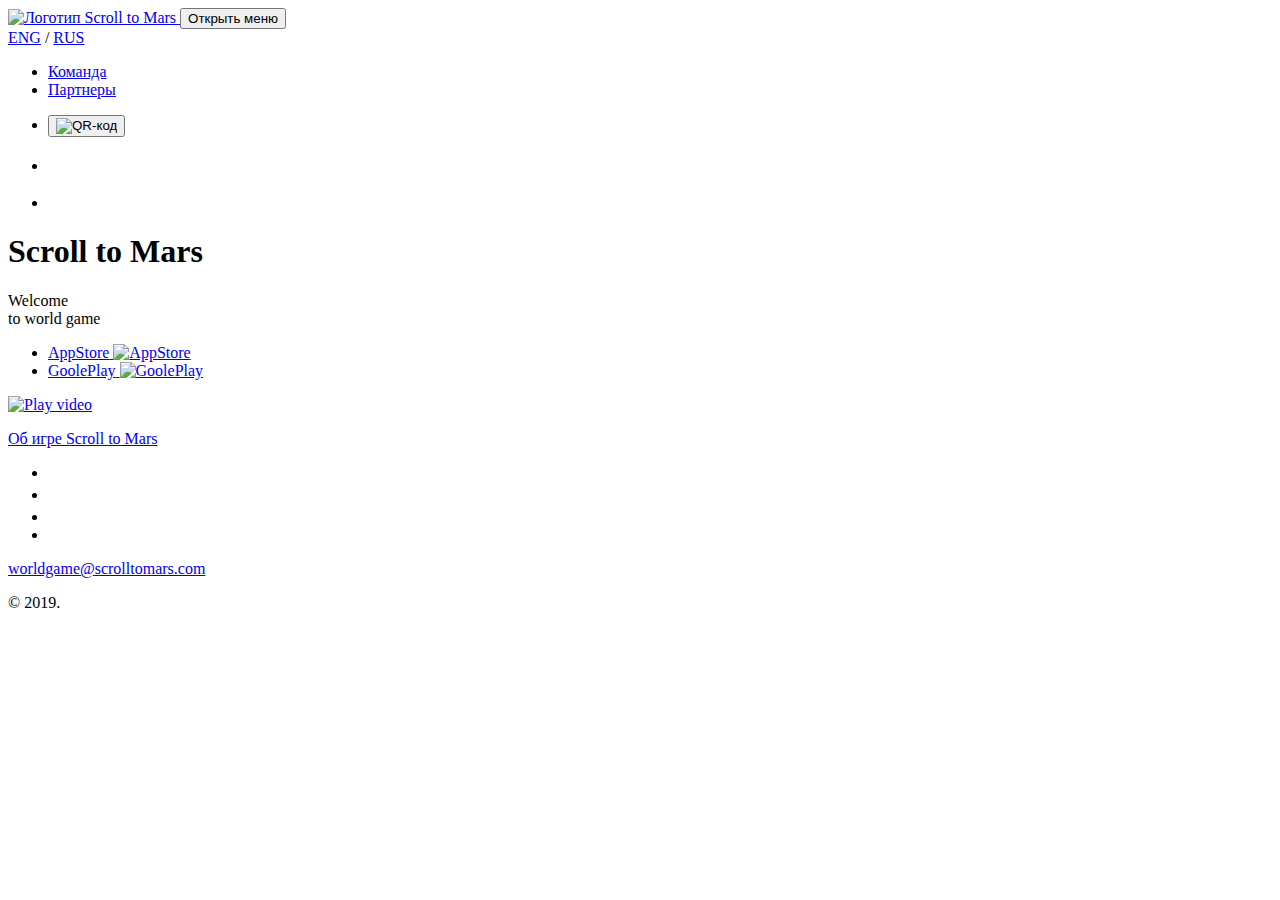
==== Documents/mars/index.html @ 9bf3e8d1 "разметка" ====
<!DOCTYPE html>
<html lang="ru">
	<head>
		<meta charset="utf-8">
		<title>Scroll to Mars</title>
		<meta name="viewport" content="width=device-width,initial-scale=1">
		<meta name="format-detection" content="telephone=no">
		<link href="https://fonts.googleapis.com/css?family=Russo+One&display=swap&subset=cyrillic" rel="stylesheet">
		<link href="https://fonts.googleapis.com/css?family=Saira:700&display=swap" rel="stylesheet">
		<link href="css/normalize.css" rel="stylesheet">
		<link href="css/style.css" rel="stylesheet">
		<link rel="shortcut icon" href="favicon.ico" type="image/x-icon">
		<link rel="apple-touch-icon" sizes="180x180" href="apple-touch-icon.png">
		<link rel="icon" type="image/png" sizes="32x32" href="favicon-32x32.png">
		<link rel="icon" type="image/png" sizes="16x16" href="favicon-16x16.png">
		<link rel="manifest" href="site.webmanifest">
		<link rel="mask-icon" href="safari-pinned-tab.svg" color="#5bbad5">
		<meta name="msapplication-TileColor" content="#da532c">
		<meta name="theme-color" content="#ffffff">
		<script>
      		// Picture element HTML5 shiv
      		document.createElement( "picture" );
    	</script>
    	<script src="js/picturefill.min.js" async></script>
	</head>

    <body>
		<div style="display:none">
			<svg width="0" height="0" class="hidden"><symbol xmlns="http://www.w3.org/2000/svg" viewBox="0 0 106 33" id="app"><path fill="#FFF" fill-rule="evenodd" d="M105.982 29.134c0 1.774-1.36 3.211-3.038 3.211H3.421C1.743 32.347.38 30.91.378 29.135V3.527C.379 1.753 1.742.314 3.422.314h99.518c1.68 0 3.042 1.439 3.042 3.214v25.606zM18.461 8.86c.725-.897 1.22-2.116 1.083-3.353-1.05.046-2.36.718-3.116 1.594-.669.772-1.266 2.038-1.111 3.229 1.178.087 2.388-.588 3.144-1.47zm2.653 7.771c-.024-2.643 2.188-3.928 2.29-3.988-1.253-1.806-3.195-2.053-3.878-2.073-1.63-.17-3.213.965-4.044.965-.847 0-2.126-.949-3.505-.92-1.775.026-3.435 1.042-4.345 2.62-1.88 3.216-.478 7.943 1.322 10.543.9 1.274 1.953 2.695 3.33 2.645 1.348-.054 1.851-.848 3.477-.848 1.611 0 2.084.848 3.488.816 1.447-.022 2.357-1.279 3.226-2.564 1.04-1.458 1.458-2.897 1.475-2.97-.033-.012-2.808-1.06-2.836-4.226zm74.623 3.902l-3.682-.001c.054-.528.229-.982.523-1.36.359-.475.83-.712 1.408-.712.63 0 1.102.242 1.407.73.24.377.356.824.344 1.343zm1.686.454c0-.982-.235-1.808-.702-2.475-.59-.841-1.458-1.262-2.604-1.262-1.168 0-2.096.42-2.782 1.262-.656.788-.984 1.776-.984 2.962 0 1.207.353 2.172 1.056 2.89.705.716 1.673 1.075 2.907 1.075 1.026 0 1.914-.162 2.667-.486l-.277-1.213c-.644.248-1.36.371-2.145.371-.71 0-1.288-.183-1.735-.549-.493-.41-.75-1.005-.77-1.782h5.304c.047-.262.069-.528.065-.793zm-7.907-2.025l-.001-1.667a2.872 2.872 0 0 0-.442-.032c-.46 0-.91.148-1.278.421-.403.312-.696.73-.884 1.247h-.049l-.065-1.505h-1.54c.037.825.054 1.65.052 2.477v5.39h1.768v-4.128c0-.626.148-1.144.441-1.554.338-.466.82-.697 1.441-.697.187 0 .373.015.557.048zm-7.58 2.372c0 .723-.164 1.345-.49 1.875-.382.633-.912.952-1.588.952-.69 0-1.224-.312-1.606-.937-.317-.516-.474-1.135-.474-1.857 0-.743.157-1.372.474-1.89.37-.624.913-.936 1.621-.936.687 0 1.218.312 1.589.937.316.517.473 1.136.473 1.856zm1.832-.04c0-1.177-.338-2.137-1.016-2.88-.71-.765-1.648-1.149-2.815-1.149-1.212 0-2.175.389-2.89 1.166-.715.776-1.073 1.775-1.073 2.994 0 1.165.347 2.131 1.04 2.898.693.765 1.623 1.148 2.792 1.148 1.211 0 2.183-.399 2.914-1.198.698-.777 1.048-1.77 1.048-2.979zm-8.775-2.557v-1.315h-1.948v-1.96l-1.737.519v1.44h-1.16v1.312h1.16V22.7c0 .994.198 1.7.59 2.122.394.421.94.632 1.638.632.568 0 1.026-.065 1.374-.194l-.049-1.327a3.14 3.14 0 0 1-.785.08c-.688 0-1.031-.484-1.031-1.455v-3.82h1.948zm-5.86 3.495c0-.753-.223-1.386-.674-1.892-.447-.507-1.145-.948-2.095-1.327-.774-.302-1.31-.583-1.604-.841a1.33 1.33 0 0 1-.508-1.068c0-.39.15-.72.444-.99.35-.301.839-.453 1.462-.453.79 0 1.495.168 2.12.502l.444-1.425c-.664-.345-1.5-.518-2.505-.518-1.124 0-2.028.286-2.71.858-.681.573-1.023 1.306-1.023 2.202 0 1.37.967 2.413 2.899 3.125.71.259 1.217.54 1.522.842.305.302.46.674.46 1.117 0 .495-.188.892-.558 1.189-.37.296-.888.445-1.555.445a4.96 4.96 0 0 1-2.554-.68l-.409 1.457c.719.453 1.67.68 2.858.68 1.285 0 2.288-.32 3.006-.956.652-.583.98-1.338.98-2.267zM57.1 21.326c0 .831-.186 1.5-.558 2.008-.37.506-.888.761-1.554.761-.569 0-1.03-.198-1.385-.591-.353-.395-.531-.878-.531-1.45v-1.313c0-.139.029-.315.082-.532.11-.464.34-.838.695-1.125a1.859 1.859 0 0 1 1.189-.43c.643 0 1.155.26 1.537.777.35.498.525 1.13.525 1.895zm1.801-.064c0-1.198-.315-2.164-.94-2.9-.628-.733-1.412-1.1-2.35-1.1-1.201 0-2.096.47-2.685 1.41h-.033l-.098-1.247H51.24c.043.884.065 1.746.065 2.586v8.472h1.768v-4.128c.46.744 1.218 1.116 2.272 1.116.977 0 1.794-.345 2.454-1.037.735-.776 1.102-1.834 1.102-3.172zm-10.952.064c0 .831-.186 1.5-.557 2.008-.371.506-.89.761-1.555.761-.567 0-1.028-.198-1.383-.591-.355-.395-.532-.878-.532-1.45v-1.313c.006-.18.033-.358.082-.532a1.98 1.98 0 0 1 .695-1.125 1.85 1.85 0 0 1 1.187-.43c.643 0 1.157.26 1.539.777.35.498.524 1.13.524 1.895zm1.8-.064c0-1.198-.313-2.164-.94-2.9-.626-.733-1.41-1.1-2.349-1.1-1.2 0-2.095.47-2.684 1.41h-.034l-.098-1.247h-1.555c.043.884.066 1.746.066 2.586v8.472h1.767v-4.128c.46.744 1.218 1.116 2.272 1.116.976 0 1.795-.345 2.453-1.037.735-.776 1.103-1.834 1.103-3.172zm-12.344-.519h-2.963l.917-2.85c.24-.905.414-1.59.524-2.055h.033c.272 1.08.458 1.765.556 2.056l.933 2.85zm3.226 4.55L37.06 14.38h-2.193l-3.553 10.912h1.833l.983-3.205h3.585l1.032 3.205h1.883zM95.807 9.084h-1.81c.057-.588.451-1.018.95-1.018.556 0 .86.421.86 1.018zm.797.613c.026-.128.036-.26.03-.39 0-1.106-.627-1.838-1.626-1.838-1.108 0-1.85.891-1.85 2.077 0 1.185.725 1.949 1.948 1.949.506 0 .942-.08 1.312-.239l-.136-.597a2.968 2.968 0 0 1-1.054.183c-.725 0-1.215-.413-1.232-1.145h2.608zm-4.713 1.727v-2.3c0-1.011-.506-1.647-1.333-1.647-.506 0-.902.207-1.176.628h-.017V5.782h-.869v5.642h.869V9.092c0-.612.42-.915.87-.915.523 0 .788.35.788 1.043v2.204h.868zm-4.6-3.223v-.645h-.956v-.963l-.854.255v.709h-.57V8.2h.57v1.95c0 .979.41 1.353 1.095 1.353.28 0 .506-.032.674-.096l-.024-.653c-.103.024-.232.04-.385.04-.339 0-.506-.238-.506-.716V8.201h.956zm-5.847 3.223V9.107c0-1.01-.54-1.63-1.36-1.63-.531 0-1.006.263-1.24.676h-.023l-.04-.597h-.765c.024.398.032.764.032 1.106v2.762h.87v-2.3c0-.51.353-.947.868-.947.523 0 .788.342.788 1.026v2.22h.87zm-6.588-3.319c.612 0 1.015.59 1.013 1.376 0 .773-.41 1.393-1.022 1.393-.61 0-1.02-.58-1.02-1.376 0-.812.402-1.393 1.029-1.393zm-.033 3.406c1.169 0 1.949-.843 1.948-2.052 0-1.178-.756-1.982-1.883-1.982-1.19 0-1.947.851-1.947 2.045 0 1.146.74 1.99 1.882 1.99zM68.44 9.148v.645c0 .556-.387 1.026-.933 1.026-.612 0-1.02-.534-1.02-1.313 0-.795.393-1.36 1.037-1.36.553 0 .916.461.916 1.002zm.128 2.276h.774a14.52 14.52 0 0 1-.033-1.043V5.782h-.87v2.22h-.017c-.209-.35-.58-.525-1.103-.525-.988 0-1.712.851-1.712 2.06 0 1.154.698 1.974 1.641 1.974.586 0 1.006-.239 1.256-.708h.023l.041.62zm-5.066-1.926v.597c0 .453-.411.787-.853.787-.347 0-.596-.199-.596-.605 0-.548.484-.78 1.449-.78zm.12 1.926h.783a5.782 5.782 0 0 1-.057-.923V9.077c0-1.067-.515-1.6-1.537-1.6-.53 0-.98.112-1.342.335l.176.565a1.845 1.845 0 0 1 1.022-.287c.539 0 .812.255.812.764v.071c-1.449 0-2.286.494-2.286 1.448 0 .653.498 1.138 1.199 1.138.49 0 .878-.174 1.143-.533h.023l.063.446zM58.28 8.105c.612 0 1.013.59 1.012 1.376 0 .773-.41 1.393-1.022 1.393-.609 0-1.02-.58-1.02-1.376 0-.812.402-1.393 1.03-1.393zm-.033 3.406c1.167 0 1.948-.843 1.947-2.052 0-1.178-.756-1.982-1.883-1.982-1.19 0-1.947.851-1.947 2.045 0 1.146.741 1.99 1.883 1.99zm-4.038-.087h.87V5.782h-.87v5.642zm-1.526 0V9.108c0-1.01-.538-1.63-1.36-1.63-.53 0-1.005.262-1.239.675h-.024l-.04-.597h-.765c.024.398.032.764.032 1.106v2.762h.87v-2.3c0-.51.353-.947.868-.947.523 0 .789.342.789 1.026v2.22h.869zM48.18 7.557h-.853l-.475 1.807c-.12.453-.21.876-.265 1.273h-.024a15.023 15.023 0 0 0-.314-1.273l-.532-1.806h-.708l-.555 1.845a12.84 12.84 0 0 0-.322 1.233h-.016c-.073-.39-.161-.803-.266-1.24l-.443-1.84h-.893l1.151 3.868h.805l.54-1.68c.128-.405.249-.827.313-1.248h.016c.084.42.189.838.315 1.248l.506 1.68h.797l1.223-3.867zm-8.43.548c.611 0 1.013.59 1.013 1.376 0 .773-.41 1.393-1.021 1.393s-1.022-.58-1.022-1.376c0-.812.402-1.393 1.03-1.393zm-.033 3.406c1.167 0 1.948-.843 1.948-2.052 0-1.178-.758-1.982-1.884-1.982-1.191 0-1.947.851-1.947 2.045 0 1.146.74 1.99 1.883 1.99zm-5.8-4.814c1.288 0 1.972.693 1.972 1.941 0 1.4-.756 2.149-2.084 2.149a4.66 4.66 0 0 1-.587-.024v-4.01c.193-.04.426-.056.7-.056zm-.296 4.774c2.083 0 3.186-1.002 3.186-2.856 0-1.608-.933-2.595-2.96-2.595a9.728 9.728 0 0 0-1.497.112v5.275c.354.04.779.064 1.27.064z"></path></symbol><symbol xmlns="http://www.w3.org/2000/svg" viewBox="0 0 106 34" id="google"><g fill="#FFF" fill-rule="evenodd"><path d="M46.024 8.257c-.197 0-.364.088-.501.265-.138.177-.207.4-.207.67 0 .282.073.51.218.687a.668.668 0 0 0 .533.264c.197 0 .364-.089.502-.267.137-.177.206-.4.206-.669 0-.282-.073-.511-.216-.687a.667.667 0 0 0-.535-.263m3.916.014c-.058 0-.138.006-.24.018.014.27.021.553.021.847 0 .323.007.643.02.96.088.018.176.027.263.027.29 0 .506-.09.645-.27.14-.18.21-.401.21-.66a.975.975 0 0 0-.227-.656c-.152-.177-.382-.266-.692-.266m6.625-.024c-.096 0-.196.01-.303.03.015.255.022.544.022.867.034.003.073.004.118.004.492 0 .738-.156.738-.468 0-.289-.191-.433-.575-.433m-2.577-.007c0 .053-.119.43-.358 1.13h.737c-.23-.696-.346-1.072-.346-1.13h-.033zm-19.115 0c0 .053-.12.43-.358 1.13h.736c-.23-.696-.345-1.072-.345-1.13h-.033zm8.283.009c-.127 0-.238.01-.336.028.015.21.022.482.022.818.074.003.137.004.188.004.43 0 .644-.148.644-.448 0-.268-.173-.402-.518-.402m-2.898.022c-.059 0-.138.006-.24.018.014.27.02.553.02.847 0 .323.008.643.021.96.088.018.176.027.263.027.29 0 .505-.09.645-.27.14-.18.209-.401.209-.66a.975.975 0 0 0-.226-.656c-.152-.177-.382-.266-.692-.266m22.49-.014c-.197 0-.365.088-.502.265-.137.177-.206.4-.206.67 0 .282.073.51.217.687a.666.666 0 0 0 .533.264c.198 0 .365-.089.502-.267.138-.177.206-.4.206-.669 0-.282-.072-.511-.216-.687a.667.667 0 0 0-.534-.263m-3.756-.01a1.6 1.6 0 0 0-.303.03c.015.255.022.544.022.867.034.003.073.004.118.004.492 0 .738-.156.738-.468 0-.289-.191-.433-.575-.433m-5.275 9.503c-.567 0-1.058.211-1.472.634-.414.425-.62.985-.62 1.683 0 .698.206 1.26.62 1.682.414.424.905.635 1.472.635.566 0 1.057-.211 1.47-.635.415-.423.622-.984.622-1.682s-.207-1.258-.621-1.683c-.414-.423-.905-.634-1.471-.634m-6.997 0c-.566 0-1.057.211-1.47.634-.415.425-.622.985-.622 1.683 0 .698.207 1.26.621 1.682.414.424.905.635 1.472.635.566 0 1.057-.211 1.47-.635.415-.423.622-.984.622-1.682s-.207-1.258-.621-1.683c-.414-.423-.905-.634-1.471-.634m33.2-2.697h-2.013v3.273h2.013c.506 0 .911-.17 1.217-.51.305-.341.458-.716.458-1.127 0-.41-.153-.785-.458-1.125-.306-.341-.711-.511-1.217-.511m7.297 5.42c-.297.253-.445.55-.445.89 0 .314.135.563.406.746.27.184.579.276.928.276.497 0 .948-.186 1.354-.557.405-.37.607-.81.607-1.316-.34-.28-.85-.419-1.53-.419-.584 0-1.024.127-1.32.38M70.01 17.75c-.445 0-.83.14-1.158.418-.327.28-.551.655-.673 1.127h3.714c-.027-.367-.195-.716-.504-1.048-.31-.332-.77-.497-1.38-.497m-9.349 0c-.558 0-1.037.211-1.438.634-.401.425-.602.985-.602 1.683 0 .698.2 1.26.602 1.682.4.424.88.635 1.438.635.567 0 1.049-.21 1.445-.628.397-.419.595-.982.595-1.689 0-.707-.198-1.27-.595-1.688a1.913 1.913 0 0 0-1.445-.63"></path><path d="M93.835 26.102h-1.243l1.492-3.233-2.642-6.01h1.307l1.91 4.61h.026l1.857-4.61h1.307l-4.014 9.243zm-2.616-2.827h-1.151v-.89h-.052c-.48.732-1.181 1.1-2.106 1.1-.68 0-1.248-.198-1.706-.59-.458-.393-.686-.912-.686-1.558 0-.698.27-1.246.81-1.643s1.208-.596 2.001-.596c.706 0 1.286.131 1.739.393v-.183c0-.472-.161-.85-.483-1.133-.323-.284-.72-.425-1.19-.425-.349 0-.665.083-.948.249a1.282 1.282 0 0 0-.583.68l-1.098-.471c.148-.384.44-.74.876-1.067.436-.328 1.011-.491 1.727-.491.82 0 1.499.24 2.04.72.54.48.81 1.157.81 2.03v3.875zm-7.61 0h1.203V13.9h-1.203v9.375zm-1.654-4.59a2.958 2.958 0 0 1-2.06.792h-1.987v3.798h-1.203V13.9h3.19c.793 0 1.48.265 2.06.792.58.529.869 1.194.869 1.997 0 .803-.29 1.47-.87 1.997zM73.16 20.29H68.1c.034.645.25 1.157.647 1.531.396.376.86.563 1.392.563.863 0 1.447-.366 1.752-1.1l1.072.446a2.875 2.875 0 0 1-1.032 1.25c-.48.336-1.069.504-1.766.504-.967 0-1.754-.322-2.36-.969-.606-.645-.91-1.462-.91-2.448 0-.934.295-1.736.884-2.41.588-.67 1.34-1.007 2.255-1.007.95 0 1.71.31 2.282.93.57.62.857 1.449.857 2.487l-.013.223zm-6.36-9.775h-.5c0-.055-.185-.347-.556-.876-.39-.559-.61-.94-.664-1.145h-.033c.035.296.051.563.051.802 0 .334.01.74.029 1.22h-.498a29.036 29.036 0 0 0 0-2.638h.601c0 .071.167.358.5.857.354.53.558.89.61 1.08h.031a7.622 7.622 0 0 1-.048-.81c0-.367-.01-.742-.029-1.127h.506a23.17 23.17 0 0 0-.028 1.258c0 .508.009.968.028 1.38zm-1.811 12.76h1.202V13.9H64.99v9.375zM63.677 10.18a1.232 1.232 0 0 1-.941.409c-.356 0-.655-.126-.895-.376-.24-.251-.36-.57-.36-.955 0-.415.127-.759.38-1.032a1.24 1.24 0 0 1 .942-.41c.356 0 .654.126.894.376s.36.569.36.956c0 .415-.126.759-.38 1.032zm.174 12.768c0 1.099-.319 1.934-.955 2.507-.636.57-1.412.857-2.327.857-.759 0-1.378-.19-1.857-.57-.48-.38-.825-.814-1.033-1.302l1.098-.458a1.8 1.8 0 0 0 .674.876 1.86 1.86 0 0 0 1.118.354c.662 0 1.183-.198 1.562-.596.38-.397.57-.935.57-1.616v-.616h-.053c-.21.315-.506.577-.89.786-.383.21-.815.314-1.294.314-.828 0-1.543-.327-2.145-.982-.6-.654-.902-1.466-.902-2.435 0-.969.301-1.78.902-2.435.602-.655 1.317-.982 2.145-.982.48 0 .911.105 1.295.314.383.21.68.471.889.786h.052v-.891h1.151v6.089zm-7.43-13.433c-.063 0-.107-.001-.135-.004 0 .254.008.589.023 1.004h-.57c.019-.39.027-.85.027-1.379 0-.486-.008-.906-.026-1.258h.352c.05 0 .146-.002.287-.006.142-.004.265-.007.368-.007.257 0 .474.059.65.175.177.116.265.293.265.53 0 .322-.12.56-.36.714-.238.154-.533.23-.88.23zm-.338 12.994c-.62.65-1.408.975-2.366.975-.96 0-1.749-.325-2.367-.975-.619-.65-.929-1.464-.929-2.442 0-.977.31-1.791.929-2.442.618-.65 1.407-.975 2.367-.975.958 0 1.747.325 2.366.975.62.65.928 1.465.928 2.442 0 .978-.309 1.791-.928 2.442zm-6.995 0c-.62.65-1.409.975-2.368.975-.959 0-1.747-.325-2.366-.975-.62-.65-.929-1.464-.929-2.442 0-.977.31-1.791.929-2.442.619-.65 1.407-.975 2.366-.975.96 0 1.748.325 2.368.975.619.65.928 1.465.928 2.442 0 .978-.31 1.791-.928 2.442zM42.844 9.464c0 .348.007.698.02 1.051H42.3c.018-.407.026-.867.026-1.379 0-.492-.008-.911-.026-1.258h.35l.254-.006c.129-.004.248-.007.357-.007.62 0 .93.212.93.637 0 .336-.178.57-.531.703v.03c.136.038.256.144.358.32.103.175.241.495.415.96h-.599c-.157-.478-.277-.773-.36-.885-.084-.112-.219-.168-.405-.168-.078 0-.153 0-.225.002zm-1.08 12.632c-.88.925-2.027 1.388-3.439 1.388-1.351 0-2.5-.469-3.445-1.407-.947-.938-1.42-2.102-1.42-3.49 0-1.387.473-2.55 1.42-3.489.945-.938 2.094-1.407 3.445-1.407.671 0 1.312.13 1.923.393.61.261 1.098.61 1.464 1.047l-.824.825c-.619-.741-1.473-1.113-2.563-1.113-.985 0-1.837.347-2.556 1.04-.72.695-1.08 1.596-1.08 2.705 0 1.108.36 2.009 1.08 2.703.72.694 1.57 1.04 2.556 1.04 1.047 0 1.918-.348 2.615-1.047.454-.453.715-1.086.785-1.898h-3.4V18.26h4.538c.044.245.065.48.065.707 0 1.31-.388 2.353-1.163 3.129zm-12.106-2.833c-.177.132-.374.24-.568.348-1.154.639-2.312 1.27-3.462 1.914-.156.087-.248.083-.377-.05a252.06 252.06 0 0 0-2.477-2.524c-.122-.122-.125-.19-.001-.31.969-.956 1.933-1.918 2.891-2.882.113-.115.194-.127.335-.047 1.14.646 2.285 1.284 3.428 1.925.354.198.629.455.644.875-.013.337-.172.574-.413.751zm-4.973 2.78c-3.816 2.092-7.63 4.19-11.443 6.285-.063.035-.122.092-.154.113 2.973-3.01 5.948-6.015 8.913-9.031.185-.187.27-.162.435.01.753.786 1.518 1.56 2.287 2.332.134.135.146.19-.038.291zm-13.192 6.504c-.341-.263-.473-.616-.473-1.037 0-1.774-.002-3.547-.003-5.32v-3.762h.005c0-2.994 0-5.988-.002-8.982 0-.368.071-.703.33-.98.102-.108.175-.137.3-.01 2.011 2.055 4.028 4.106 6.045 6.157 1.306 1.329 2.611 2.658 3.922 3.981.127.128.139.196.004.33a3805.601 3805.601 0 0 0-9.607 9.593c-.195.195-.333.175-.52.03zm1.261-20.261c4.096 2.297 8.191 4.597 12.29 6.89.188.105.185.164.04.306-.918.903-1.826 1.813-2.734 2.724-.098.098-.158.154-.29.02-3.258-3.327-6.522-6.65-9.783-9.973-.028-.028-.05-.06-.106-.13a1.1 1.1 0 0 1 .583.163zm21.34.933c.314-.812.472-1.259.472-1.341h.765c0 .077.142.517.428 1.322.285.804.427 1.243.427 1.315h-.647c0-.088-.062-.341-.184-.757h-.935c-.127.41-.19.662-.19.757h-.61c0-.052.158-.484.474-1.296zm2.53-1.341h.602c0 .071.166.358.5.857.354.53.557.89.61 1.08h.03a7.622 7.622 0 0 1-.048-.81c0-.367-.01-.742-.028-1.127h.506a31.76 31.76 0 0 0 0 2.638h-.5c0-.056-.186-.348-.557-.877-.388-.559-.61-.94-.663-1.145h-.033c.034.296.05.563.05.802 0 .334.01.74.029 1.22h-.498a29.081 29.081 0 0 0 0-2.638zm2.879 0h.354c.058 0 .144-.002.259-.006a8.73 8.73 0 0 1 .225-.007c.486 0 .84.122 1.058.365.22.244.33.536.33.875a1.5 1.5 0 0 1-.368 1.006c-.246.286-.59.429-1.033.429-.2 0-.475-.008-.825-.025a33.133 33.133 0 0 0 0-2.637zm5.635.348c.254-.272.568-.41.94-.41.357 0 .655.126.896.376.24.25.36.569.36.956 0 .415-.127.759-.38 1.032a1.233 1.233 0 0 1-.942.409 1.19 1.19 0 0 1-.894-.376c-.24-.251-.36-.57-.36-.955 0-.415.127-.759.38-1.032zm2.767-.348h.573a32.276 32.276 0 0 0 0 2.637h-.573a32.881 32.881 0 0 0 0-2.637zm1.28 0h.354c.058 0 .145-.002.26-.006a8.78 8.78 0 0 1 .224-.007c.487 0 .84.122 1.06.365.218.244.328.536.328.875 0 .384-.123.72-.369 1.006-.245.286-.59.429-1.031.429-.2 0-.475-.008-.826-.025a33.133 33.133 0 0 0 0-2.637zm4.023 1.341c.315-.812.473-1.259.473-1.341h.765c0 .077.142.517.427 1.322.286.804.429 1.243.429 1.315h-.648c0-.088-.061-.341-.184-.757h-.935c-.126.41-.19.662-.19.757h-.609c0-.052.157-.484.472-1.296zm4.959-1.341h.352c.05 0 .146-.002.287-.006.142-.004.265-.007.368-.007.257 0 .473.059.65.175.177.116.265.293.265.53 0 .322-.12.56-.359.714-.24.154-.533.23-.881.23-.064 0-.109 0-.136-.003 0 .254.007.589.023 1.004h-.569c.017-.39.026-.85.026-1.379 0-.486-.009-.906-.026-1.258zm42.74-7.333H5.08c-2.567 0-4.647 1.97-4.647 4.4v23.754c0 2.43 2.08 4.4 4.647 4.4h95.827c2.566 0 4.647-1.97 4.647-4.4V4.944c0-2.429-2.08-4.4-4.647-4.4z"></path></g></symbol><symbol xmlns="http://www.w3.org/2000/svg" viewBox="0 0 9 18" id="fb"><path fill="#FFF" fill-rule="evenodd" d="M6.687 3.427H9V0H6.28v.012C2.986.13 2.31 1.987 2.25 3.938h-.006v1.71H0v3.357h2.244V18h3.381V9.005h2.77l.535-3.356H5.626V4.615c0-.66.438-1.188 1.06-1.188z"></path></symbol><symbol xmlns="http://www.w3.org/2000/svg" viewBox="0 0 18 18" id="instagram"><g fill="#FFF" fill-rule="evenodd"><path fill-rule="nonzero" d="M12.607.02H5.361a5.347 5.347 0 0 0-5.34 5.341v7.246a5.347 5.347 0 0 0 5.34 5.341h7.246a5.347 5.347 0 0 0 5.341-5.34V5.36a5.347 5.347 0 0 0-5.34-5.34zm3.538 12.587a3.537 3.537 0 0 1-3.538 3.538H5.361a3.537 3.537 0 0 1-3.537-3.538V5.361A3.537 3.537 0 0 1 5.36 1.824h7.246a3.537 3.537 0 0 1 3.538 3.537v7.246z"></path><path fill-rule="nonzero" d="M8.984 4.348a4.642 4.642 0 0 0-4.636 4.636 4.642 4.642 0 0 0 4.636 4.637 4.642 4.642 0 0 0 4.637-4.637 4.642 4.642 0 0 0-4.637-4.636zm0 7.47a2.833 2.833 0 1 1 0-5.667 2.833 2.833 0 0 1 0 5.667z"></path><circle cx="13.63" cy="4.382" r="1.111"></circle></g></symbol><symbol xmlns="http://www.w3.org/2000/svg" viewBox="0 0 18 14" id="twit"><path fill="#FFF" d="M18 1.657a7.964 7.964 0 0 1-2.126.558A3.545 3.545 0 0 0 17.497.263c-.713.407-1.5.694-2.34.855A3.777 3.777 0 0 0 12.462 0c-2.043 0-3.688 1.587-3.688 3.533 0 .28.025.55.085.806-3.067-.143-5.782-1.55-7.606-3.695A3.441 3.441 0 0 0 .748 2.43c0 1.223.658 2.307 1.64 2.935A3.77 3.77 0 0 1 .72 4.93v.039C.72 6.686 2 8.11 3.677 8.439c-.3.08-.628.117-.968.117-.236 0-.475-.013-.699-.06.479 1.399 1.835 2.427 3.449 2.46a7.628 7.628 0 0 1-4.576 1.507c-.302 0-.593-.013-.883-.048A10.728 10.728 0 0 0 5.661 14c6.79 0 10.503-5.385 10.503-10.052a8.52 8.52 0 0 0-.014-.457A7.196 7.196 0 0 0 18 1.657z"></path></symbol><symbol xmlns="http://www.w3.org/2000/svg" viewBox="0 0 20 11" id="vk"><path fill="#FFF" fill-rule="evenodd" d="M9.785 10.954h1.196s.36-.038.545-.23c.17-.176.164-.506.164-.506s-.023-1.547.722-1.774c.733-.225 1.676 1.494 2.675 2.155.755.5 1.33.39 1.33.39l2.67-.035s1.397-.083.735-1.142c-.055-.087-.386-.784-1.986-2.215-1.675-1.499-1.45-1.257.567-3.849 1.228-1.579 1.72-2.542 1.566-2.955-.146-.393-1.05-.29-1.05-.29l-3.007.019s-.223-.03-.388.066c-.162.093-.266.31-.266.31s-.476 1.222-1.11 2.261c-1.34 2.193-1.875 2.308-2.094 2.172-.51-.317-.382-1.274-.382-1.954 0-2.125.334-3.01-.65-3.24-.328-.076-.568-.126-1.404-.134-1.073-.011-1.982.003-2.496.246C6.78.41 6.516.77 6.677.79c.199.025.649.117.888.43.308.404.297 1.312.297 1.312s.177 2.5-.414 2.812c-.405.213-.961-.222-2.155-2.211C4.681 2.114 4.219.989 4.219.989S4.13.779 3.972.666a1.275 1.275 0 0 0-.463-.18L.652.504S.222.516.065.695c-.14.16-.01.491-.01.491s2.236 5.046 4.77 7.59c2.322 2.331 4.96 2.178 4.96 2.178z"></path></symbol></svg>
		</div>
		<header class="page-header">
			<nav class="page-header__navigation">
				<a class="page-header__logo" href="#">
					<img src="img/logo_mars.svg" width="79" height="60" alt="Логотип Scroll to Mars">
				</a>
				<button class="page-header__toggle toggle" type="button">
          			<span class="visually-hidden">Открыть меню</span>
        		</button>
				<div class="page-header__lang lang">
					<a class="lang__but lang__but--eng" href="#">ENG</a>
					<span>/</span>
					<a class="lang__but lang__but--rus active" href="#">RUS</a>
				</div>
				<ul class="page-header__list">
					<li class="page-header__item"><a href="crew.html">Команда</a></li>
					<li class="page-header__item"><a href="partners.html">Партнеры</a></li>
				</ul>
				<ul class="page-header__store store-nav">
					<li class="store__qr qr">
						<button class="qr__toggle" type="button">
							<div class="qr__wrap">
								<img class="qr__img" src="img/qr.jpg" alt="QR-код" width="18" height="18">
							</div>
						</button>
					</li>
					<li class="store__google">
						<a href="#" aria-label="GoolePlay">
							<svg width="106" height="34">
								<use xlink:href="#google"></use>
							</svg>
						</a>
					</li>
					<li class="store__app">
						<a href="#" aria-label="AppStore">
							<svg width="106" height="33">
								<use xlink:href="#app"></use>
							</svg>
						</a>
					</li>
				</ul>
			</nav>
		</header>
		<main class="page-main">
			<div class="page-main__wrap">
				<h1 class="visually-hidden">Scroll to Mars</h1>
				<div class="welcome">
					<p class="welcome_text">Welcome <br> to world game</p>
				</div>
				<ul class="store">
					<li class="store__item">
						<a class="store__link" href="#">
							<span class="visually-hidden">AppStore</span>
							<picture>
								<source media="(min-width: 1440px)" srcset="img/google_desctop.png">
								<source media="(min-width: 768px)" srcset="img/google_tab.png">
								<img class="store__img" src="img/google_mob.png" alt="AppStore" width="120" height="37">
							</picture>
						</a>
					</li>
					<li class="store__item">
						<a class="store__link" href="#">
							<span class="visually-hidden">GoolePlay</span>
							<picture>
								<source media="(min-width: 1440px)" srcset="img/app_desctop.png">
								<source media="(min-width: 768px)" srcset="img/app_tab.png">
								<img class="store__img" src="img/app_mob.png" alt="GoolePlay" width="119" height="37">
							</picture>
						</a>
					</li>
				</ul>
				<div class="about-game">
					<a class="about-game__link" href="video.html">
						<picture>
							<source media="(min-width: 1440px)" srcset="img/play_desctop.png">
							<source media="(min-width: 768px)" srcset="img/play_tab.png">
							<img  class="about-game__img" src="img/play_mob.png" alt="Play video" width="29" height="20">
						</picture>
						<p class="about-game__text">Об игре Scroll to Mars</p>
					</a>
				</div>
			</div>
		</main>
		<footer class="page-footer">
			<ul class="page-footer__list social">
				<li class="social__item">
            		<a class="social__link social__link--inst" href="https://twitter.com/scrolltomars" aria-label="Твиттер">
						<svg width="18" height="14">
							<use xlink:href="#twit"></use>
						</svg>
            		</a>
				</li>
				<li class="social__item">
            		<a class="social__link social__link--inst" href="https://www.instagram.com/scrolltomars/" aria-label="Инстаграмм">
						<svg width="18" height="18">
							<use xlink:href="#instagram"></use>
						</svg>
            		</a>
				</li>
				<li class="social__item social__item--fb">
            		<a class="social__link social__link--inst" href="https://www.facebook.com/scrolltomars/" aria-label="Фейсбук">
						<svg width="9" height="18">
							<use xlink:href="#fb"></use>
						</svg>
            		</a>
				</li>
				<li class="social__item">
            		<a class="social__link social__link--inst" href="https://vk.com/scrolltomars" aria-label="В контакте">
						<svg width="20px" height="11px">
							<use xlink:href="#vk"></use>
						</svg>
            		</a>
				</li>
			</ul>
			<div class="page-footer__copyright copyright">
				<a class="copyright__link" href="mailto:worldgame@scrolltomars.com" target="_blank">
					<span class="copyright__mail">worldgame@scrolltomars.com</span>
				</a>
				<p class="copyright__release">© 2019.</p>
			</div>
		</footer>
		<template id="modal">
			<section class="modal__block">
				<div class="modal__background">
					<nav class="modal__navigation">
						<div class="modal__wrap">
							<a class="modal__logo" href="index.html">
								<img src="img/logo_mars.svg" width="79" height="60" alt="Логотип Scroll to Mars">
							</a>
							<div class="modal__lang lang">
								<a class="lang__but lang__but--modal lang__but--eng" href="#">ENG</a>
								<span>/</span>
								<a class="lang__but lang__but--modal lang__but--rus active" href="#">RUS</a>
							</div>
						</div>
						<ul class="modal__list">
							<li class="modal__item"><a href="crew.html">Команда</a></li>
							<li class="modal__item"><a href="partners.html">Партнеры</a></li>
						</ul>
						<ul class="modal__store store-nav">
							<li class="store__google store__google--modal">
								<a href="#" aria-label="GoolePlay">
									<svg width="106" height="34">
										<use xlink:href="#google"></use>
									</svg>
								</a>
							</li>
							<li class="store__app store__google--modal">
								<a href="#" aria-label="AppStore">
									<svg width="106" height="33">
										<use xlink:href="#app"></use>
									</svg>
								</a>
							</li>
						</ul>
						<ul class="modal-social__list social">
							<li class="modal-social__item">
			            		<a class="social__link" href="https://twitter.com/scrolltomars" aria-label="Твиттер">
									<svg width="18" height="14">
										<use xlink:href="#twit"></use>
									</svg>
			            		</a>
							</li>
							<li class="modal-social__item">
			            		<a class="social__link" href="https://www.instagram.com/scrolltomars/" aria-label="Инстаграмм">
									<svg width="18" height="18">
										<use xlink:href="#instagram"></use>
									</svg>
			            		</a>
							</li>
							<li class="modal-social__item modal-social__item--fb">
			            		<a class="social__link" href="https://www.facebook.com/scrolltomars/" aria-label="Фейсбук">
									<svg width="9" height="18">
										<use xlink:href="#fb"></use>
									</svg>
			            		</a>
							</li>
							<li class="modal-social__item">
			            		<a class="social__link" href="https://vk.com/scrolltomars" aria-label="В контакте">
									<svg width="20" height="11">
										<use xlink:href="#vk"></use>
									</svg>
			            		</a>
							</li>
						</ul>
						<button class="modal__toggle" type="button">
		          			<span class="visually-hidden">Закрыть окно</span>
		        		</button>
					</nav>
				</div>
			</section>
		</template>
		<template id="qr-code">
			<section class="qr-code__block">
				<div class="qr-code__container">
					<button class="qr-code__toggle toggle" type="button" >
						<span class="visually-hidden">Закрыть окно</span>
					</button>
					<div class="qr-code__wrap">
						<img src="img/qr.jpg" width="192" height="192" alt="QR-код">
					</div>
					<p class="qr-code__text">Отсканируй телефоном</p>
				</div>
			</section>
		</template>
		<script src="js/script.js"></script>
    </body>
</html>
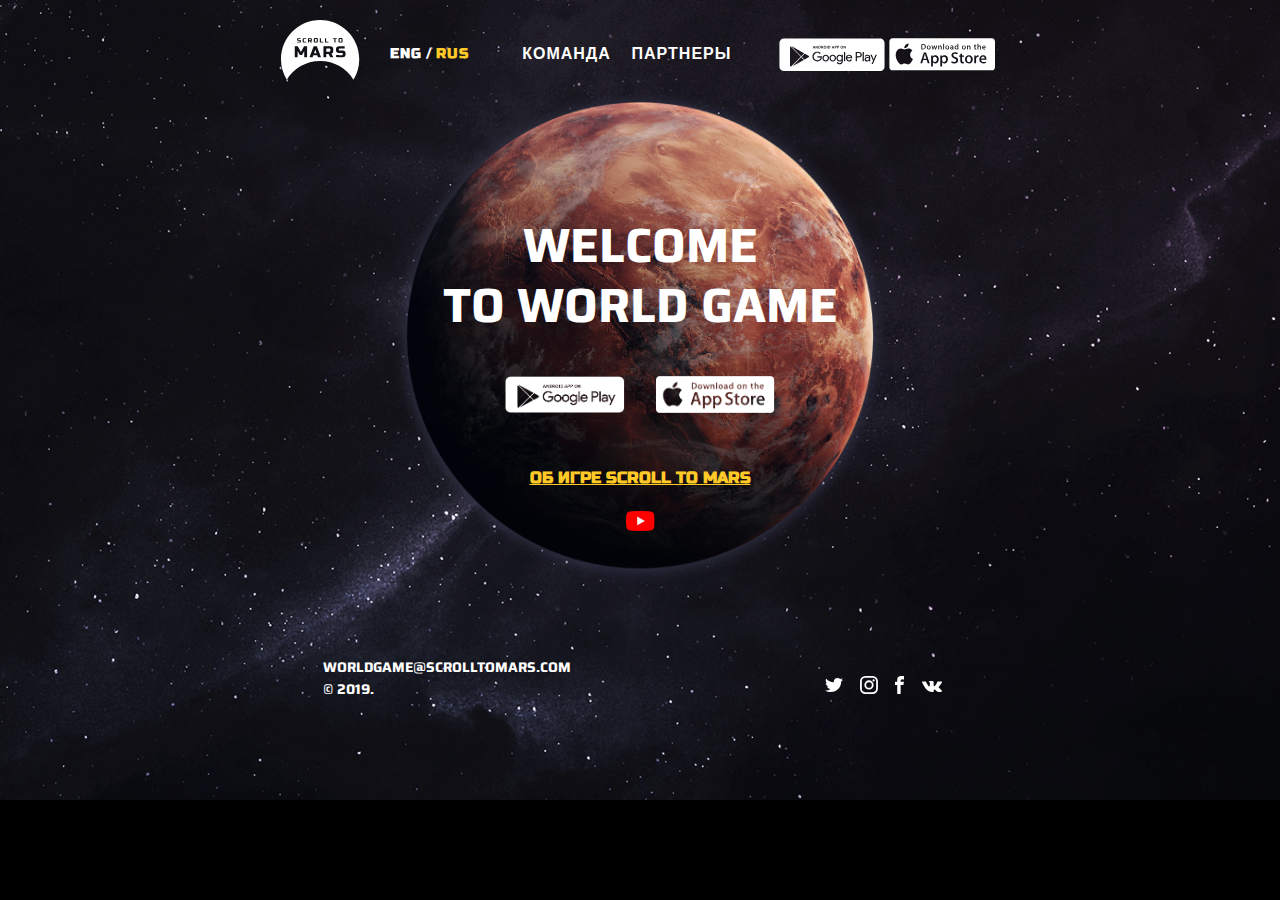
==== commit 0bc053e3: "Добавляет ссылки googlePlay AppStory" ====
--- a/Documents/mars/index.html
+++ b/Documents/mars/index.html
@@ -54,14 +54,14 @@
 						</button>
 					</li>
 					<li class="store__google">
-						<a href="#" aria-label="GoolePlay">
+						<a href="https://play.google.com/store/apps/details?id=com.scrolltomars.app&hl=en" aria-label="GoolePlay">
 							<svg width="106" height="34">
 								<use xlink:href="#google"></use>
 							</svg>
 						</a>
 					</li>
 					<li class="store__app">
-						<a href="#" aria-label="AppStore">
+						<a href="https://apps.apple.com/ru/app/scroll-to-mars/id1483216823" aria-label="AppStore">
 							<svg width="106" height="33">
 								<use xlink:href="#app"></use>
 							</svg>
@@ -78,8 +78,8 @@
 				</div>
 				<ul class="store">
 					<li class="store__item">
-						<a class="store__link" href="#">
-							<span class="visually-hidden">AppStore</span>
+						<a class="store__link" href="https://play.google.com/store/apps/details?id=com.scrolltomars.app&hl=en">
+							<span class="visually-hidden">GoolePlay</span>
 							<picture>
 								<source media="(min-width: 1440px)" srcset="img/google_desctop.png">
 								<source media="(min-width: 768px)" srcset="img/google_tab.png">
@@ -88,8 +88,8 @@
 						</a>
 					</li>
 					<li class="store__item">
-						<a class="store__link" href="#">
-							<span class="visually-hidden">GoolePlay</span>
+						<a class="store__link" href="https://apps.apple.com/ru/app/scroll-to-mars/id1483216823">
+							<span class="visually-hidden">AppStore</span>
 							<picture>
 								<source media="(min-width: 1440px)" srcset="img/app_desctop.png">
 								<source media="(min-width: 768px)" srcset="img/app_tab.png">
--- a/Documents/mars/css/style.css
+++ b/Documents/mars/css/style.css
@@ -0,0 +1,1385 @@
+body {
+    position: relative;
+    min-width: 320px;
+    margin: 0;
+    padding: 0;
+    font-family: "Saira", "Arial", sans-serif;
+    font-size: 14px;
+    line-height: 22px;
+    font-weight: bold;
+    color: #ffffff;
+    background-color: #000000;
+    background-image: url("../img/stm_site_bg_mob.jpg");
+    background-size: cover;
+    background-repeat: no-repeat;
+}
+@media (min-width: 768px) {
+    body {
+        background-image: url("../img/stm_site_bg_tab.jpg");
+    }
+}
+@media (min-width: 1440px) {
+    body {
+        background-image: url("../img/stm_site_bg_desctop.jpg");
+    }
+}
+a {
+    text-decoration: none;
+    color: #ffffff;
+}
+ul {
+    list-style: none;
+    margin: 0;
+    padding: 0;
+}
+.visually-hidden {
+    position: absolute;
+    width: 1px;
+    height: 1px;
+    margin: -1px;
+    border: 0;
+    padding: 0;
+    white-space: nowrap;
+    -webkit-clip-path: inset(100%);
+    clip-path: inset(100%);
+    clip: rect(0 0 0 0);
+    overflow: hidden;
+}
+.page-header {
+    width: 320px;
+    margin: 0 auto;
+}
+.page-header__logo:focus,
+.page-header__logo:hover {
+    opacity: 0.7;
+}
+.page-header__navigation {
+    position: relative;
+    width: 320px;
+    margin: 20px;
+    display: flex;
+}
+.toggle {
+  position: absolute;
+  top: 0;
+  right: 0;
+  padding: 0;
+  cursor: pointer;
+  border: none;
+  z-index: 2;
+}
+.page-header__toggle::before {
+    content: "";
+    position: absolute;
+    width: 36px;
+    height: 24px;
+    top: 20px;
+    right: 40px;
+    background-image: url("../img/menu.svg");
+    background-repeat: no-repeat;
+}
+.page-header__toggle:hover,
+.page-header__toggle:focus {
+    opacity: 0.7;
+}
+@media (max-width: 767px) {
+    .page-header__lang,
+    .page-header__list,
+    .page-header__store {
+        display: none;
+    }
+}
+@media (min-width: 768px) {
+    .page-header__toggle {
+        display: none;
+    }
+    .page-header__lang,
+    .page-header__list,
+    .page-header__store {
+        display: block;
+    }
+    .page-header {
+        width: 768px;
+        margin: 0 auto;
+    }
+    .page-header__navigation {
+        width: 728px;
+        margin: 0 auto;
+        margin-top: 20px;
+        display: flex;
+        justify-content: space-around;
+        align-items: center;
+    }
+    .page-header__logo {
+        width: 79px;
+        margin-right: 20px;
+    }
+    .lang__but {
+        width: 25px;
+        margin: 0;
+        padding: 0;
+        font-family: "Russo One", "Arial", sans-serif;
+        font-size: 14px;
+        line-height: 35px;
+        letter-spacing: 1px;
+        color: #ffffff;
+        border: none;
+        outline: none;
+    }
+    .lang__but:hover,
+    .lang__but:focus {
+        opacity: 0.7;
+    }
+    .page-header__list {
+        width: 290px;
+        display: flex;
+        justify-content: center;
+    }
+    .page-header__item {
+        width: 115px;
+        font-size: 16px;
+        line-height: 35px;
+        letter-spacing: 1px;
+        text-transform: uppercase;
+        text-align: center;
+    }
+    .page-header__item a:hover,
+    .page-header__item a:focus {
+        opacity: 0.7;
+    }
+    .store-nav {
+        width: 220px;
+        display: flex;
+        justify-content: space-between;
+    }
+    .store__qr {
+        display: none;
+    }
+    .store__google,
+    .store__app {
+        width: 106px;
+    }
+    .store__google a:hover,
+    .store__app a:hover,
+    .store__google a:focus,
+    .store__app a:focus {
+        opacity: 0.7;
+    }
+    .qr__toggle {
+        top: 0;
+        right: 0;
+        padding: 0;
+        cursor: pointer;
+        border: none;
+        background: transparent;
+        z-index: 2;
+    }
+    .qr__toggle:hover,
+    .qr__toggle:focus {
+        opacity: 0.7;
+
+    }
+    .qr__wrap {
+        width: 34px;
+        height: 34px;
+        background-color: #ffffff;
+        border-radius: 5px;
+        margin-right: 4px;
+    }
+    .qr__img {
+        margin: 8px;
+    }
+}
+@media (min-width: 1440px) {
+    .page-header {
+        width: 1440px;
+        margin: 0 auto;
+    }
+    .page-header__logo {
+        margin-right: 30px;
+    }
+    .page-header__navigation {
+        width: 1400px;
+        margin: 0 auto;
+        margin-top: 20px;
+        justify-content: space-between;
+    }
+    .page-header__item {
+        width: 130px;
+        letter-spacing: 2px;
+    }
+    .store-nav {
+        width: 270px;
+        margin-right: 10px;
+        justify-content: space-between;
+    }
+    .lang__but {
+        width: 50px;
+        font-size: 16px;
+    }
+    .page-header__list {
+        width: 350px;
+        justify-content: flex-end;
+        margin-right: auto;
+        margin-left: auto;
+    }
+    .store__qr {
+        display: block;
+    }
+    .qr__wrap {
+        margin-right: 0;
+    }
+}
+.page-main {
+    min-width: 320px;
+    margin: 0 auto;
+    background-image: url("../img/mars_mob.png");
+    background-position: top center;
+    background-size: 370px;
+    background-repeat: no-repeat;
+    box-shadow: 0 1 24px #383951;
+}
+.page-main__wrap {
+    min-width: 320px;
+    margin: 0 auto;
+    height: 364px;
+}
+.welcome {
+    width: 280px;
+    margin: 0 auto;
+    padding-top: 76px;
+}
+.welcome_text {
+    margin: 0;
+    padding: 0;
+    font-size: 32px;
+    line-height: 40px;
+    text-transform: uppercase;
+    text-align: center;
+}
+.store {
+    display: flex;
+    width: 260px;
+    margin: 0 auto;
+    padding-top: 30px;
+    justify-content: space-between;
+}
+.store__google,
+.store__app {
+    margin: 0;
+    padding: 0;
+    width: 110px;
+    height: 30px;
+}
+.store__img:hover,
+.store__img:focus {
+    opacity: 0.7;
+}
+.about-game {
+    width: 250px;
+    margin: 0 auto;
+    padding-top: 20px;
+}
+.about-game__link {
+    width: 250px;
+    margin: 0 auto;
+    display: flex;
+    flex-direction: column-reverse;
+    align-items: center;
+}
+.about-game__text {
+    font-family: "Russo One", sans-serif;
+    font-size: 16px;
+    line-height: 35px;
+    letter-spacing: 0;
+    color: #ffca27;
+    text-align: center;
+    text-decoration: underline;
+    text-transform: uppercase;
+}
+.about-game__link:hover,
+.about-game__link:focus {
+    opacity: 0.7;
+}
+@media (min-width: 768px) {
+    .page-main {
+        width: 768px;
+        min-height: 500px;
+        background-image: url("../img/mars_tab.png");
+        background-size: 500px;
+    }
+    .page-main__wrap {
+        width: 768px;
+    }
+    .welcome {
+        width: 400px;
+        padding-top: 130px;
+    }
+    .welcome_text {
+        font-size: 48px;
+        line-height: 60px;
+    }
+    .store {
+        width: 270px;
+        padding-top: 40px;
+    }
+    .about-game {
+        padding-top: 25px;
+    }
+}
+@media (min-width: 1440px) {
+    .page-main {
+        width: 1440px;
+        min-height: 700px;
+        padding-top: 40px;
+        background-image: url("../img/mars_desctop.png");
+        background-size: 720px;
+    }
+    .page-main__wrap {
+        width: 1440px;
+        height: 660px;
+        background-image: url("../img/obloka.png");
+        background-position: 47% 50%;
+        background-size: 60%;
+        background-repeat: no-repeat;
+    }
+    .welcome {
+        width: 554px;
+        padding-top: 210px;
+    }
+    .welcome_text {
+        font-size: 64px;
+        line-height: 80px;
+        letter-spacing: 2px;
+    }
+    .store {
+        width: 360px;
+        justify-content: flex-start;
+        padding-top: 25px;
+
+    }
+    .store__google,
+    .store__app {
+        width: 104px;
+        height: 45px;
+    }
+    .store__item {
+        width: 171px;
+        margin-right: 40px;
+    }
+    .store__img {
+        width: 170px;
+        height: 53px;
+    }
+    .about-game {
+        width: 310px;
+        padding-top: 60px;
+    }
+    .about-game__link {
+        width: 310px;
+        min-height: 25px;
+        flex-direction: row;
+        justify-content: center;
+        align-items: center;
+    }
+    .about-game__text {
+        margin: 0;
+        padding-left: 10px;
+    }
+    .about-game__img {
+        margin-top: 5px;
+    }
+}
+.page-footer {
+    width: 320px;
+    margin: 0 auto;
+    margin-top: 70px;
+    padding-bottom: 40px;
+    display: flex;
+    flex-direction: column;
+}
+.social {
+    width: 250px;
+    margin: 0 auto;
+    display: flex;
+}
+.social__item {
+    width: 20px;
+    margin-right: 15px;
+}
+.social__item--fb {
+    margin-right: 7px;
+}
+.social__link:hover,
+.social__link:focus {
+    opacity: 0.7;
+}
+.page-footer__copyright {
+    width: 250px;
+    margin: 0 auto;
+    margin-top: 15px;
+}
+.copyright__mail,
+.copyright__release {
+    font-size: 14px;
+    line-height: 22px;
+    text-transform: uppercase;
+}
+.copyright__link:hover,
+.copyright__link:focus
+{
+    opacity: 0.7;
+}
+.copyright__release {
+    margin: 0;
+    padding: 0;
+}
+@media (min-width: 768px) {
+    .page-footer {
+        width: 768px;
+        flex-direction: row-reverse;
+        align-items: center;
+        justify-content: space-around;
+    }
+    .social {
+        margin: 0;
+        padding-top: 20px;
+        justify-content: flex-end;
+    }
+    .page-footer__copyright {
+        margin: 0;
+    }
+}
+@media (min-width: 1440px) {
+    .page-footer {
+        width: 1100px;
+        margin-top: 5px;
+        padding-bottom: 30px;
+        justify-content: space-between;
+    }
+    .social {
+        padding-top: 0;
+    }
+}
+.page-main--background {
+    width: 320px;
+    margin: 0 auto;
+    background: none;
+    margin-top: 60px;
+    margin-bottom: 35px;
+    min-height: 600px;
+    font-family: "Russo One", sans-serif;
+    font-size: 16px;
+    line-height: 19px;
+    letter-spacing: 1px;
+    color: #ffffff;
+}
+.page-main--crew {
+    margin-bottom: 0;
+}
+.page-main__form {
+    width: 280px;
+    margin: 0 auto;
+}
+.page-main__input {
+    width: 280px;
+    padding: 15px 20px 15px 20px;
+    border-radius: 7px;
+    border: none;
+    font-family: "Russo One", sans-serif;
+    font-size: 16px;
+    line-height: 19px;
+    letter-spacing: 1px;
+    color: #ffffff;
+    background: rgba(255, 255, 255, 0.4);
+}
+input[type="search"]::-moz-placeholder {color: rgba(255, 255, 255, 0.5); }
+input[type="search"]::-webkit-input-placeholder { color: rgba(255, 255, 255, 0.5); }
+input[type="search"]:-ms-input-placeholder { color: rgba(255, 255, 255, 0.5); }
+input[type="search"]::-ms-input-placeholder { color: rgba(255, 255, 255, 0.5); }
+input[type="search"]::placeholder { color: rgba(255, 255, 255, 0.5); }
+.page-main__table {
+    width: 280px;
+    border-collapse: collapse;
+    border: none;
+    margin: 0 auto;
+    margin-top: 42px;
+    text-transform: uppercase;
+}
+.table--other {
+    display: none;
+}
+.table--all {
+    display: none;
+}
+.table__header {
+    display: none;
+}
+.table__row {
+    width: 280px;
+    display: flex;
+    flex-wrap: wrap;
+}
+.table__name {
+    width: 280px;
+    margin-bottom: 10px;
+}
+.table__dist,
+.table__speed {
+    width: 137px;
+    margin-bottom: 18px;
+}
+.table__speed {
+    text-align: right;
+}
+.page-footer--other {
+    margin-top: 35px;
+}
+@media (min-width: 768px) {
+    .page-main--background {
+        width: 768px;
+    }
+    .page-main__form {
+        width: 630px;
+    }
+    .page-main__input {
+        width: 630px;
+    }
+    .page-main__table {
+        width: 630px;
+    }
+    .table--other {
+        display: block;
+        margin-top: 0;
+    }
+    .table__header {
+        display: block;
+        text-align: left;
+        text-transform: uppercase;
+        margin-bottom: 16px;
+    }
+    .table__row {
+        width: 630px;
+        flex-wrap: nowrap;
+    }
+    .table__name {
+        width: 350px;
+        margin-bottom: 4px;
+    }
+    .table__dist,
+    .table__speed {
+        margin-bottom: 12px;
+    }
+}
+@media (min-width: 1440px) {
+    .page-main--background {
+        width: 1440px;
+    }
+    .page-main--crew {
+        min-height: 642px;
+    }
+    .page-main__form {
+        width: 1080px;
+    }
+    .page-main__input {
+        width: 1080px;
+    }
+    .page-main__table-wrap {
+        width: 1080px;
+        margin: 0 auto;
+        display: flex;
+        justify-content: space-between;
+    }
+    .page-main__table {
+        width: 500px;
+        margin-top: 40px;
+    }
+    .table--other {
+        margin-top: 0;
+    }
+    .table--all {
+        width: 500px;
+        display: block;
+    }
+    .table__header {
+        margin-bottom: 14px;
+    }
+    .table__speed--hd {
+        text-align: center;
+    }
+    .table__row {
+        width: 500px;
+    }
+    .table__name {
+        width: 280px;
+        margin-bottom: 6px;
+    }
+    .table__dist,
+    .table__speed {
+        width: 120px;
+        margin-bottom: 14px;
+    }
+}
+.page-main__partners {
+    width: 280px;
+    margin: 0 auto;
+    margin-top: 40px;
+    display: flex;
+    flex-wrap: wrap;
+}
+.partners {
+    min-height: 590px;
+    margin-bottom: 0;
+}
+.page-main__party {
+    width: 130px;
+    display: flex;
+    align-items: center;
+    justify-content: center;
+    height: 65px;
+    margin-bottom: 20px;
+    border-radius: 2px;
+    background-color: rgba(15, 15, 20, 0.6);
+}
+.page-main__party:nth-child(odd) {
+    margin-right: 20px;
+}
+.page-main__party-link {
+    display: flex;
+    align-items: center;
+    justify-content: center;
+    height: 100%;
+}
+.page-main__party:hover,
+.page-main__party:focus {
+    opacity: 0.7;
+}
+@media (min-width: 768px) {
+    .page-main__partners {
+        width: 600px;
+    }
+    .page-main__party {
+        width: 130px;
+        margin-right: 20px;
+    }
+    .page-main__party:nth-child(4n+4) {
+        margin-right: 0;
+    }
+}
+@media (min-width: 1440px) {
+    .page-main__partners {
+        width: 1080px;
+    }
+    .page-main__party {
+        width: 240px;
+        height: 120px;
+        margin-right: 40px;
+        margin-bottom: 40px;
+    }
+    .page-main__party:nth-child(odd) {
+        margin-right: 40px;
+    }
+    .page-main__image {
+        width: 180px;
+        height: 41px;
+    }
+    .page-main__image--rent {
+        height: 18px;
+    }
+    .page-main__image--poisk {
+        height: 70px;
+    }
+    .page-main__image--vert {
+        height: 33px;
+    }
+}
+.private {
+    width: 320px;
+    min-height: 675px;
+    margin: 0 auto;
+    margin-top: 40px;
+}
+.private__wrap {
+    width: 320px;
+    min-height: 675px;
+    margin: 0 auto;
+    background-color: rgba(15, 15, 20, 0.6);
+    line-height: 24px;
+    text-align: center;
+
+}
+.private__header {
+    width: 280px;
+    margin: 0 auto;
+    padding: 0;
+    font-size: 32px;
+    line-height: 94px;
+    text-transform: uppercase;
+    letter-spacing: 0;
+}
+.private__text {
+    width: 280px;
+    margin: 0 auto;
+    padding: 0;
+    text-transform: uppercase;
+}
+.private__text--all {
+    display: none;
+}
+@media (min-width: 768px) {
+    .private {
+        width: 768px;
+    }
+    .private__wrap {
+        width: 660px;
+    }
+    .private__header {
+        width: 660px;
+    }
+    .private__text {
+        width: 600px;
+        text-align: justify;
+    }
+    .private__text--all {
+        display: block;
+    }
+}
+@media (min-width: 1440px) {
+    .private {
+        width: 1440px;
+        min-height: 625px;
+    }
+    .private__wrap {
+        width: 1080px;
+        min-height: 610px;
+    }
+    .private__header {
+        width: 720px;
+        text-align: left;
+    }
+    .private__text {
+        width: 720px;
+    }
+}
+.modal__block {
+    position: fixed;
+    top: 0;
+    right: 0;
+    -webkit-box-sizing: border-box;
+          box-sizing: border-box;
+    z-index: 10;
+    width: 100%;
+    min-height: 710px;
+    background-image: url("../img/stm_site_bg_mob.jpg");
+    overflow: auto;
+}
+.modal__background {
+    position: fixed;
+    top: 0;
+    right: 0;
+    bottom: 0;
+    left: 0;
+    min-height: 710px;
+    background-color: #0f0f14;
+    opacity: 0.9;
+}
+.modal__navigation {
+    position: relative;
+    width: 320px;
+    margin: 0 auto;
+    padding-top: 20px;
+    min-height: 710px;
+    display: flex;
+    flex-direction: column;
+}
+.modal__wrap {
+    width: 280px;
+    margin: 0 auto;
+    display: flex;
+    justify-content: space-between;
+    align-items: center;
+}
+.modal__logo:hover,
+.modal__logo:focus {
+    opacity: 0.7;
+}
+.modal__lang {
+    width: 100px;
+    display: flex;
+    justify-content: space-between;
+    align-items: baseline;
+}
+.lang__but--modal {
+    font-size: 16px;
+    line-height: 35px;
+    letter-spacing: 2px;
+}
+.modal__list {
+    width: 272px;
+    min-height: 268px;
+    margin: 0 auto;
+    display: flex;
+    flex-direction: column;
+    justify-content: flex-end;
+}
+.modal__item {
+    width: 272px;
+    font-size: 32px;
+    line-height: 64px;
+    letter-spacing: 6px;
+    text-transform: uppercase;
+    text-align: center;
+    margin-bottom: 5px;
+}
+.modal__item:hover,
+.modal__item:focus {
+    opacity: 0.7;
+}
+.modal__store {
+    width: 242px;
+    margin: 0 auto;
+    margin-top: 50px;
+    display: flex;
+    justify-content: space-between;
+}
+.store__google--modal a:hover,
+.store__google--modal a:focus {
+    opacity: 0.7;
+}
+.modal-social__list {
+    width: 140px;
+    margin: 0 auto;
+    margin-top: 68px;
+    display: flex;
+    align-items: stretch;
+    justify-content: space-around;
+}
+.modal-social__list .modal-social__item {
+    margin: 0;
+}
+.modal__toggle {
+  width: 0;
+  height: 0;
+  margin: 0 auto;
+  padding: 0;
+  border: none;
+  background: transparent;
+}
+.modal__toggle:hover,
+.modal__toggle:focus {
+    opacity: 0.7;
+}
+.modal__toggle::before {
+    content: "";
+    position: absolute;
+    width: 28px;
+    height: 28px;
+    top: 645px;
+    right: 150px;
+    background-image: url("../img/close_modal.svg");
+    background-repeat: no-repeat;
+}
+.lang__but--modal:hover,
+.lang__but--modal:focus {
+    opacity: 0.7;
+}
+@media (min-width: 768px) {
+    .modal__block {
+        display: none;
+    }
+}
+.qr-code__block {
+    display: none;
+}
+@media (min-width: 1440px) {
+    .qr-code__block {
+        display: block;
+        position: fixed;
+        top: 0;
+        right: 0;
+        -webkit-box-sizing: border-box;
+              box-sizing: border-box;
+        z-index: 10;
+        width: 100%;
+        height: 100%;
+        vertical-align: middle;
+        overflow-y: auto;
+    }
+    .qr-code__container {
+        position: relative;
+        width: 1440px;
+        margin: 0 auto;
+        height: 955px;
+        display: flex;
+        flex-direction: column;
+        justify-content: center;
+        align-items: center;
+        background-color: rgba(0, 0, 0, 0.7);
+    }
+    .qr-code__toggle::before {
+        content: "";
+        position: absolute;
+        width: 33px;
+        height: 33px;
+        top: 250px;
+        right: 525px;
+        background-image: url("../img/closed.svg");
+        background-repeat: no-repeat;
+    }
+    .qr-code__toggle:hover,
+    .qr-code__toggle:focus {
+        opacity: 0.7;
+    }
+    .qr-code__wrap {
+        width: 300px;
+        height: 300px;
+        border-radius: 30px;
+        display: flex;
+        justify-content: center;
+        align-items: center;
+        background-color: #ffffff;
+        opacity: 1;
+        z-index: 11;
+    }
+    .qr-code__text {
+        width: 390px;
+        margin: 0 auto;
+        margin-top: 30px;
+        font-family: "Russo One", "Arial", sans-serif;
+        font-size: 24px;
+        line-height: 38px;
+        letter-spacing: 2px;
+        text-transform: uppercase;
+        text-align: center;
+    }
+}
+.active {
+    color: #ffca27;
+}
+.body-video {
+    background-image: none;
+}
+.page-video {
+    width: 320px;
+    margin: 0 auto;
+}
+.page-video__wrap {
+    width: 280px;
+    margin: 0 auto;
+    margin-top: 50px;
+}
+.page-video__myvideo:active {
+    border: none;
+    outline: none;
+}
+
+@media (min-width: 768px) {
+    .page-video {
+        width: 768px;
+    }
+    .page-video__wrap {
+        width: 728px;
+        margin-top: 30px;
+    }
+    .page-footer--video {
+        margin-top: 40px;
+    }
+}
+@media (min-width: 1440px) {
+    .page-video {
+        width: 1440px;
+    }
+    .page-video__wrap {
+        width: 1400px;
+    }
+    .page-footer--video {
+        margin-top: 20px;
+    }
+}
+.page-main--big {
+    background: none;
+    font-family: "Russo One", "Arial", sans-serif;
+    font-size: 32px;
+    line-height: 38px;
+    text-transform: uppercase;
+    letter-spacing: 1.5px;
+}
+.page-main__slogan {
+    width: 280px;
+    margin: 0 auto;
+    display: flex;
+    flex-direction: column;
+    justify-content: flex-end;
+    align-items: center;
+    background-image: url("../img/mars_mob.png");
+    background-position: top center;
+    background-size: 255px;
+    background-repeat: no-repeat;
+    box-shadow: 0 1 24px #383951;
+    perspective: 1px;
+    height: 100vh;
+    overflow-x: hidden;
+    overflow-y: auto;
+}
+.slogan__wrap {
+    position: relative;
+    width: 320px;
+    margin: 0 auto;
+    display: flex;
+    flex-direction: column;
+    align-items: center;
+}
+.slogan__text {
+    margin: 0;
+    padding: 0;
+    padding: 100vh 0;
+    text-align: center;
+    position: absolute;
+    top: 0;
+    right: 0;
+    bottom: 0;
+    left: 0;
+}
+.slogan__text--first {
+    transform: translateZ(0);
+}
+.slogan__text--second {
+    width: 280px;
+    margin-top: 80px;
+    font-size: 18px;
+    line-height: 27px;
+    opacity: 0.9;
+    transform: translateZ(-1px);
+}
+.slogan__button {
+    width: 24px;
+    height: 24px;
+    margin-top: 53px;
+    margin-bottom: 30px;
+    border: none;
+    background-image: url("../img/back_mob.png");
+    background-color: transparent;
+    background-repeat: no-repeat;
+}
+.distance {
+    width: 100%;
+    margin: 0 auto;
+    min-height: 670px;
+    display: flex;
+    background-image: url("../img/mars_mob.png");
+    background-position: bottom center;
+    background-size: 380px;
+    background-repeat: no-repeat;
+}
+.distance__wrap {
+    width: 320px;
+    margin: 0 auto;
+    display: flex;
+    flex-direction: column;
+}
+.distance__earth {
+    width: 140px;
+    height: 140px;
+    margin-left: 55px;
+    background-image: url("../img/mars_mob.png");
+    background-size: contain;
+}
+.distance__container {
+    width: 320px;
+    display: flex;
+    justify-content: flex-end;
+}
+.distance__pointer {
+    position: relative;
+    width: 2px;
+    height: 160px;
+    background-color: #ffca27;
+}
+.distance__pointer::before {
+    content: '';
+    position: absolute;
+    right: -10px;
+    top: -15px;
+    border: 10px solid transparent;
+    border-bottom: 20px solid #ffca27;
+}
+.distance__pointer::after {
+    content: '';
+    position: absolute;
+    right: -10px;
+    bottom: -15px;
+    border: 10px solid transparent;
+    border-top: 20px solid #ffca27;
+}
+.distance__cover {
+    width: 190px;
+    height: 160px;
+    display: flex;
+    flex-direction: column;
+    justify-content: space-around;
+}
+.distance__text {
+    width: 140px;
+    margin: 0;
+    padding: 0;
+    margin-left: 30px;
+    font-size: 16px;
+    line-height: 19px;
+    text-transform: none;
+    letter-spacing: 0.1px;
+    opacity: 0.9;
+}
+.distance__text--value {
+    font-size: 32px;
+    line-height: 39px;
+}
+.distance__text--measure {
+    font-size: 18px;
+    line-height: 22px;
+    text-transform: uppercase;
+}
+.change-pass {
+    width: 300px;
+    margin: 0 auto;
+    min-height: 400px;
+    display: flex;
+}
+.form {
+    width: 300px;
+    margin: 0 auto;
+    min-height: 400px;
+    display: flex;
+    flex-direction: column;
+    justify-content: center;
+    align-items: center;
+    font-family: "Russo One", "Arial", sans-serif;
+    font-size: 14px;
+    line-height: 20px;
+    text-transform: uppercase;
+    letter-spacing: 1px;
+}
+.form__legend {
+    width: 270px;
+    margin-bottom: 50px;
+    text-align: center;
+    font-size: 26px;
+    line-height: 32px;
+    letter-spacing: 2px;
+}
+.form__wrap {
+    width: 250px;
+    min-height: 120px;
+    display: flex;
+    flex-direction: column;
+    justify-content: space-between;
+    align-items: center;
+}
+.form__pass {
+    width: 250px;
+    min-height: 40px;
+    text-align: center;
+    font-family: "Russo One", "Arial", sans-serif;
+    font-size: 14px;
+    line-height: 20px;
+    color: rgba(255,255,255, 0.6);
+    text-transform: uppercase;
+    letter-spacing: 1px;
+    background-color: rgba(255,255,255, 0.2);
+    border: none;
+    border-radius: 4px;
+}
+.form__button {
+    width: 250px;
+    height: 50px;
+    margin-top: 50px;
+    background-color: #ffca27;
+    border: none;
+    border-radius: 4px;
+    font-family: "Russo One", "Arial", sans-serif;
+    font-size: 15px;
+    line-height: 20px;
+    text-transform: uppercase;
+    letter-spacing: 1.5px;
+    color: rgba(1, 6, 9, 0.9);
+}
+@media (min-width: 768px) {
+    .change-pass {
+        width: 610px;
+        margin-top: 20px;
+        min-height: 460px;
+        background-color: rgb(6%, 6%, 8%, 0.6);
+    }
+    .form {
+        width: 610px;
+        min-height: 460px;
+    }
+    .form__legend {
+        width: 450px;
+        font-size: 26px;
+        line-height: 32px;
+    }
+    .form__wrap {
+        width: 350px;
+    }
+    .form__pass {
+        width: 350px;
+        min-height: 50px;
+    }
+    .form__button {
+        height: 40px;
+    }
+}
+@media (min-width: 1440px) {
+    .change-pass {
+        width: 1100px;
+        min-height: 650px;
+        margin-top: 50px;
+        padding-top: 0;
+        flex-direction: column;
+    }
+    .form {
+        width: 610px;
+        height: 320px;
+        margin-top: 63px;
+    }
+    .form__legend {
+        width: 610px;
+        margin-bottom: 45px;
+        font-size: 32px;
+        line-height: 40px;
+        letter-spacing: 0.78px;
+    }
+    .form__wrap {
+        width: 400px;
+        min-height: 140px;
+    }
+    .form__pass {
+        width: 420px;
+        min-height: 60px;
+    }
+    .form__button {
+        width: 295px;
+        height: 50px;
+        margin-top: 60px;
+        font-size: 18px;
+        line-height: 38px;
+    }
+}
+.success {
+    width: 300px;
+    min-height: 400px;
+    margin: 0 auto;
+    display: flex;
+    flex-direction: column;
+    justify-content: center;
+}
+.success__wrap {
+    width: 300px;
+    min-height: 292px;
+    margin: 0 auto;
+    display: flex;
+    flex-direction: column;
+    justify-content: space-between;
+    align-items: center;
+}
+.success__button {
+    width: 80px;
+    height: 80px;
+    background-image: url("../img/ok_mob.png");
+    background-size: contain;
+    background-color: transparent;
+    border: none;
+    cursor: pointer;
+    outline: none;
+}
+.success__button--error {
+    background-image: url("../img/no-ok_mob.png");
+}
+.success__button:hover {
+    opacity: 0.7;
+}
+.success__cont {
+    width: 300px;
+    margin: 0;
+    padding: 0;
+    text-align: center;
+    font-size: 32px;
+    line-height: 38px;
+    text-transform: uppercase;
+    letter-spacing: 0;
+}
+.success__cont--pass {
+    font-size: 28px;
+}
+.success__text {
+    width: 290px;
+    margin: 0;
+    padding: 0;
+    text-align: center;
+    font-size: 16px;
+    line-height: 24px;
+    letter-spacing: 1px;
+    text-transform: uppercase;
+}
+@media (min-width: 768px) {
+    .success {
+        width: 600px;
+        margin-top: 50px;
+        margin-bottom: 70px;
+        background-color: rgb(6%, 6%, 8%, 0.6);
+    }
+    .success__wrap {
+        width: 450px;
+    }
+    .success__cont {
+        width: 420px;
+    }
+    .success__text {
+        width: 350px;
+    }
+    .success__button {
+        background-image: url("../img/ok_tab.png");
+    }
+    .success__button--error {
+        background-image: url("../img/no-ok_tab.png");
+    }
+}
+@media (min-width: 1440px) {
+    .success {
+        width: 1100px;
+        min-height: 650px;
+        margin-bottom: 40px;
+        padding-top: 0;
+    }
+    .success__wrap {
+        width: 685px;
+        min-height: 430px;
+    }
+    .success__wrap--error {
+        width: 875px;
+        min-height: 330px;
+    }
+    .success__cont {
+        width: 605px;
+        font-size: 64px;
+        line-height: 94px;
+    }
+    .success__cont--pass {
+        width: 685px;
+    }
+    .success__cont--error {
+        width: 875px;
+    }
+    .success__text {
+        width: 605px;
+        font-size: 32px;
+        line-height: 40px;
+        letter-spacing: 0;
+    }
+    .success__button {
+        background-image: url("../img/ok_desctop.png");
+    }
+    .success__button--error {
+        background-image: url("../img/no-ok_desctop.png");
+    }
+}
